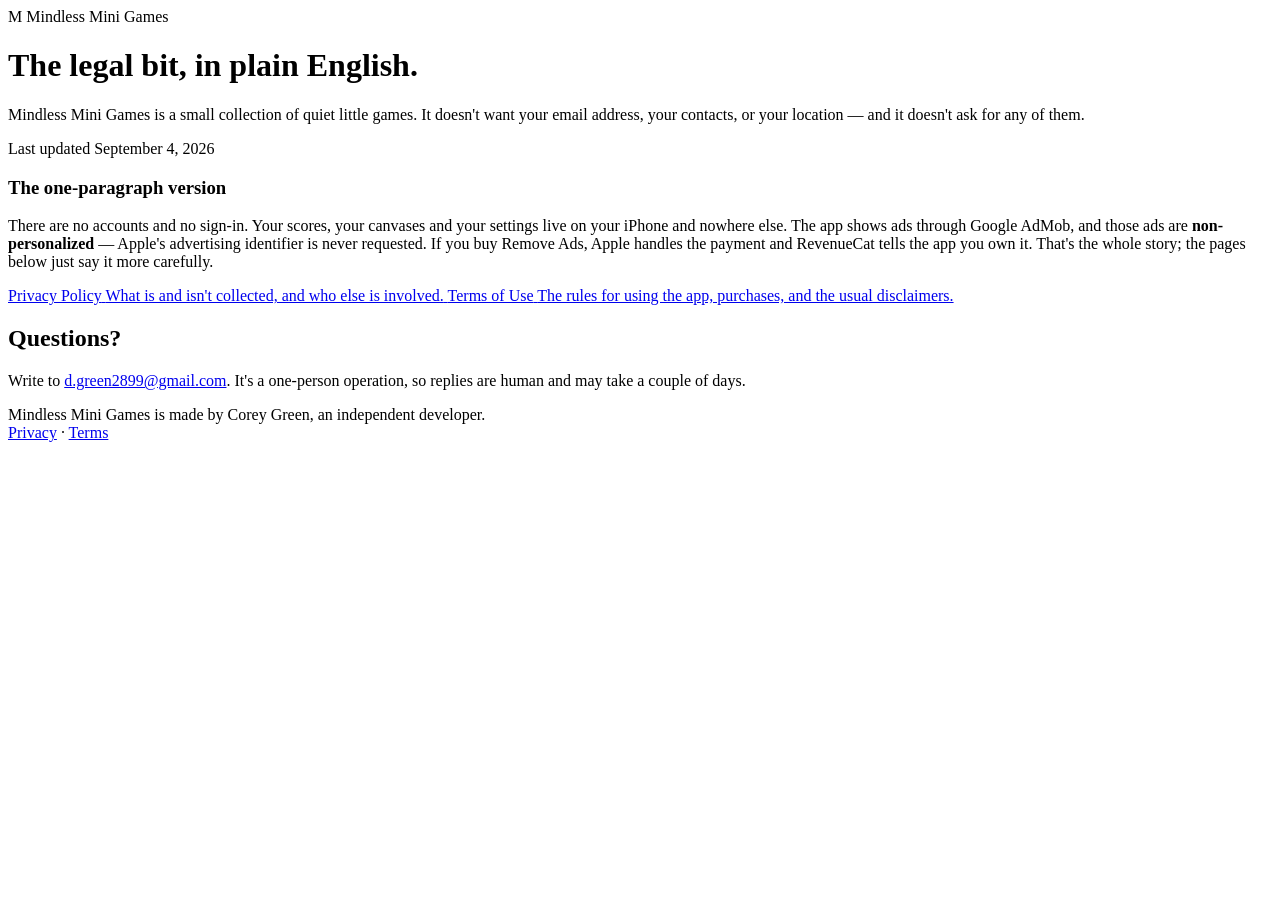
==== index.html @ 57dd6598 "Rename index_3.html to index.html" ====
<!doctype html>
<html lang="en">
<head>
<meta charset="utf-8">
<meta name="viewport" content="width=device-width, initial-scale=1">
<title>Mindless Mini Games — Legal</title>
<meta name="description" content="Privacy Policy and Terms of Use for the Mindless Mini Games iOS app.">
<link rel="preconnect" href="https://fonts.googleapis.com">
<link rel="preconnect" href="https://fonts.gstatic.com" crossorigin>
<link href="https://fonts.googleapis.com/css2?family=Figtree:wght@400;600;700;800;900&display=swap" rel="stylesheet">
<link rel="stylesheet" href="style.css">
</head>
<body>
<div class="wrap">

  <header class="mast">
    <span class="mark">M</span>
    <span class="name">Mindless Mini Games</span>
  </header>

  <h1>The legal bit, in plain English.</h1>
  <p class="lede">Mindless Mini Games is a small collection of quiet little games. It doesn't want your email address, your contacts, or your location — and it doesn't ask for any of them.</p>
  <p class="stamp">Last updated September 4, 2026</p>

  <div class="card">
    <h3>The one-paragraph version</h3>
    <p>There are no accounts and no sign-in. Your scores, your canvases and your settings live on your iPhone and nowhere else. The app shows ads through Google AdMob, and those ads are <strong>non-personalized</strong> — Apple's advertising identifier is never requested. If you buy Remove Ads, Apple handles the payment and RevenueCat tells the app you own it. That's the whole story; the pages below just say it more carefully.</p>
  </div>

  <div class="tiles">
    <a class="tile" href="privacy.html">
      <span class="t">Privacy Policy</span>
      <span class="d">What is and isn't collected, and who else is involved.</span>
    </a>
    <a class="tile" href="terms.html">
      <span class="t">Terms of Use</span>
      <span class="d">The rules for using the app, purchases, and the usual disclaimers.</span>
    </a>
  </div>

  <h2>Questions?</h2>
  <p>Write to <a href="mailto:d.green2899@gmail.com">d.green2899@gmail.com</a>. It's a one-person operation, so replies are human and may take a couple of days.</p>

  <footer>
    Mindless Mini Games is made by Corey Green, an independent developer.<br>
    <a href="privacy.html">Privacy</a> · <a href="terms.html">Terms</a>
  </footer>

</div>
</body>
</html>
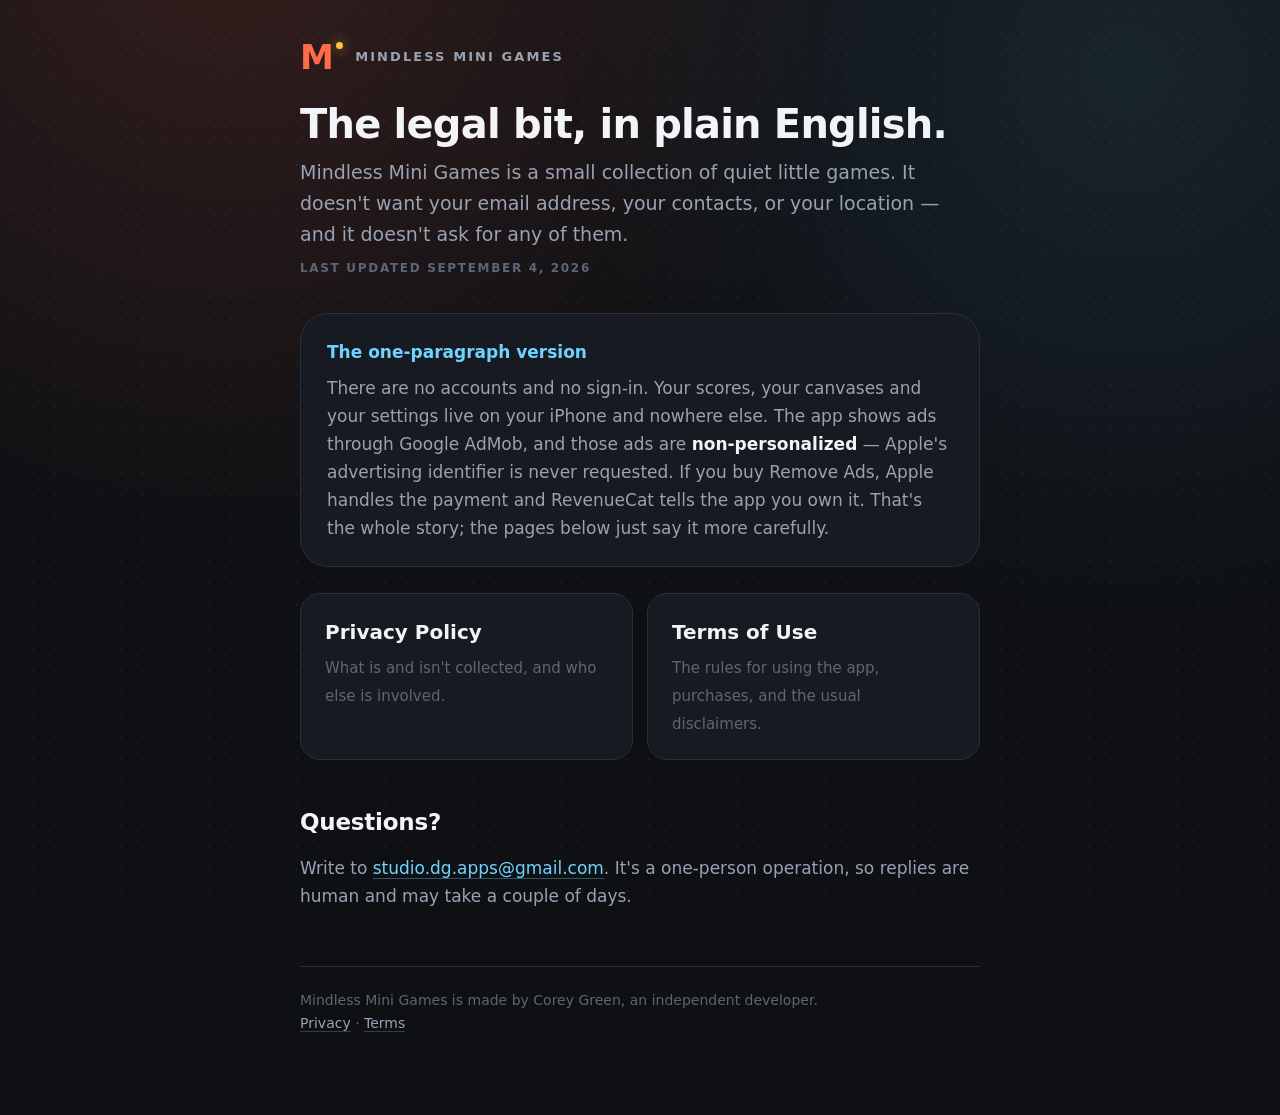
==== commit d19881b2: "Update contact email in index.html" ====
--- a/index.html
+++ b/index.html
@@ -39,7 +39,7 @@
   </div>
 
   <h2>Questions?</h2>
-  <p>Write to <a href="mailto:d.green2899@gmail.com">d.green2899@gmail.com</a>. It's a one-person operation, so replies are human and may take a couple of days.</p>
+  <p>Write to <a href="mailto:studio.dg.apps@gmail.com">studio.dg.apps@gmail.com</a>. It's a one-person operation, so replies are human and may take a couple of days.</p>
 
   <footer>
     Mindless Mini Games is made by Corey Green, an independent developer.<br>
--- a/style.css
+++ b/style.css
@@ -0,0 +1,230 @@
+/* Mindless Mini Games — legal site
+   Colours lifted straight from the app's Chrome palette (DesignSystem.swift). */
+
+:root {
+  --ground:       #0E1014;
+  --surface:      #171A21;
+  --raised:       #1F232C;
+  --stroke:       #2A2F3A;
+  --text:         #F2F4F8;
+  --text-2:       #98A2B3;
+  --text-3:       #5D6675;
+  --accent:       #FF6B4A;
+  --tiles:        #6FD3FF;
+  --sparks:       #FFC53D;
+  --success:      #4ADE80;
+  --r-chip:  8px;
+  --r-row:  14px;
+  --r-tile: 20px;
+  --r-sheet:28px;
+}
+
+* { box-sizing: border-box; }
+
+html { -webkit-text-size-adjust: 100%; }
+
+body {
+  margin: 0;
+  background-color: var(--ground);
+  /* the halftone dot field, same idea as the app's menu backdrop */
+  background-image:
+    radial-gradient(circle at 18% -10%, rgba(255,107,74,0.16), transparent 45%),
+    radial-gradient(circle at 88% 8%,  rgba(111,211,255,0.10), transparent 40%),
+    radial-gradient(rgba(255,255,255,0.045) 1px, transparent 1px);
+  background-size: auto, auto, 22px 22px;
+  background-attachment: fixed;
+  color: var(--text);
+  font-family: 'Figtree', -apple-system, BlinkMacSystemFont, 'Segoe UI', system-ui, sans-serif;
+  font-size: 17px;
+  line-height: 1.65;
+  -webkit-font-smoothing: antialiased;
+}
+
+.wrap {
+  max-width: 720px;
+  margin: 0 auto;
+  padding: 40px 20px 80px;
+}
+
+/* ---- masthead ---- */
+
+.mast {
+  display: flex;
+  align-items: center;
+  gap: 12px;
+  padding-bottom: 28px;
+}
+
+.mark {
+  font-size: 34px;
+  font-weight: 900;
+  letter-spacing: -0.02em;
+  line-height: 1;
+  color: var(--accent);
+  position: relative;
+  padding-right: 10px;
+}
+
+.mark::after {                 /* the little spark at the M's shoulder */
+  content: "";
+  position: absolute;
+  top: 2px; right: 0;
+  width: 7px; height: 7px;
+  border-radius: 50%;
+  background: var(--sparks);
+  box-shadow: 0 0 12px rgba(255,197,61,0.7);
+}
+
+.mast .name {
+  font-size: 13px;
+  font-weight: 700;
+  letter-spacing: 0.16em;
+  text-transform: uppercase;
+  color: var(--text-2);
+}
+
+/* ---- type ---- */
+
+h1 {
+  font-size: 40px;
+  line-height: 1.12;
+  font-weight: 800;
+  letter-spacing: -0.02em;
+  margin: 0 0 10px;
+}
+
+.lede {
+  font-size: 19px;
+  color: var(--text-2);
+  margin: 0 0 8px;
+}
+
+.stamp {
+  font-size: 12px;
+  font-weight: 700;
+  letter-spacing: 0.14em;
+  text-transform: uppercase;
+  color: var(--text-3);
+  margin: 0 0 34px;
+}
+
+h2 {
+  font-size: 23px;
+  font-weight: 800;
+  letter-spacing: -0.01em;
+  margin: 40px 0 12px;
+  padding-top: 4px;
+}
+
+h3 {
+  font-size: 17px;
+  font-weight: 700;
+  margin: 26px 0 8px;
+  color: var(--tiles);
+}
+
+p, li { color: var(--text-2); }
+p { margin: 0 0 14px; }
+strong { color: var(--text); font-weight: 700; }
+
+ul { padding-left: 22px; margin: 0 0 16px; }
+li { margin-bottom: 8px; }
+li::marker { color: var(--accent); }
+
+a { color: var(--tiles); text-decoration: none; border-bottom: 1px solid rgba(111,211,255,0.35); }
+a:hover { border-bottom-color: var(--tiles); }
+
+hr {
+  border: 0;
+  border-top: 1px solid var(--stroke);
+  margin: 44px 0;
+}
+
+/* ---- cards ---- */
+
+.card {
+  background: var(--surface);
+  border: 1px solid var(--stroke);
+  border-radius: var(--r-sheet);
+  padding: 24px 26px;
+  margin: 0 0 18px;
+}
+
+.card h3 { margin-top: 0; }
+.card p:last-child, .card ul:last-child { margin-bottom: 0; }
+
+.note {
+  border-left: 3px solid var(--sparks);
+  background: rgba(255,197,61,0.07);
+  border-radius: var(--r-row);
+  padding: 16px 20px;
+  margin: 0 0 22px;
+  font-size: 15.5px;
+}
+.note strong { color: var(--sparks); }
+
+/* ---- the "what we collect" quick table ---- */
+
+.facts { margin: 6px 0 20px; }
+
+.fact {
+  display: flex;
+  gap: 14px;
+  align-items: flex-start;
+  padding: 14px 0;
+  border-bottom: 1px solid var(--stroke);
+}
+.fact:last-child { border-bottom: 0; }
+
+.dot {
+  flex: 0 0 auto;
+  width: 10px; height: 10px;
+  border-radius: 3px;
+  margin-top: 8px;
+}
+.dot.no  { background: var(--success); }
+.dot.yes { background: var(--accent); }
+
+.fact .k { color: var(--text); font-weight: 700; display: block; }
+.fact .v { color: var(--text-2); font-size: 15.5px; }
+
+/* ---- nav tiles on the index ---- */
+
+.tiles { display: grid; gap: 14px; grid-template-columns: 1fr 1fr; margin: 26px 0 0; }
+@media (max-width: 560px) { .tiles { grid-template-columns: 1fr; } }
+
+.tile {
+  display: block;
+  background: var(--surface);
+  border: 1px solid var(--stroke);
+  border-radius: var(--r-tile);
+  padding: 22px 24px;
+  border-bottom: 1px solid var(--stroke);
+  transition: transform .18s ease, border-color .18s ease, background .18s ease;
+}
+.tile:hover { transform: translateY(-2px); border-color: var(--accent); background: var(--raised); }
+.tile .t { font-size: 20px; font-weight: 800; color: var(--text); display: block; margin-bottom: 4px; }
+.tile .d { font-size: 15px; color: var(--text-3); }
+
+/* ---- footer ---- */
+
+footer {
+  margin-top: 56px;
+  padding-top: 22px;
+  border-top: 1px solid var(--stroke);
+  font-size: 14px;
+  color: var(--text-3);
+}
+footer a { color: var(--text-2); border-bottom-color: rgba(152,162,179,0.3); }
+
+.backlink {
+  display: inline-block;
+  font-size: 13px;
+  font-weight: 700;
+  letter-spacing: 0.1em;
+  text-transform: uppercase;
+  color: var(--text-3);
+  border: 0;
+  margin-bottom: 22px;
+}
+.backlink:hover { color: var(--accent); border: 0; }
